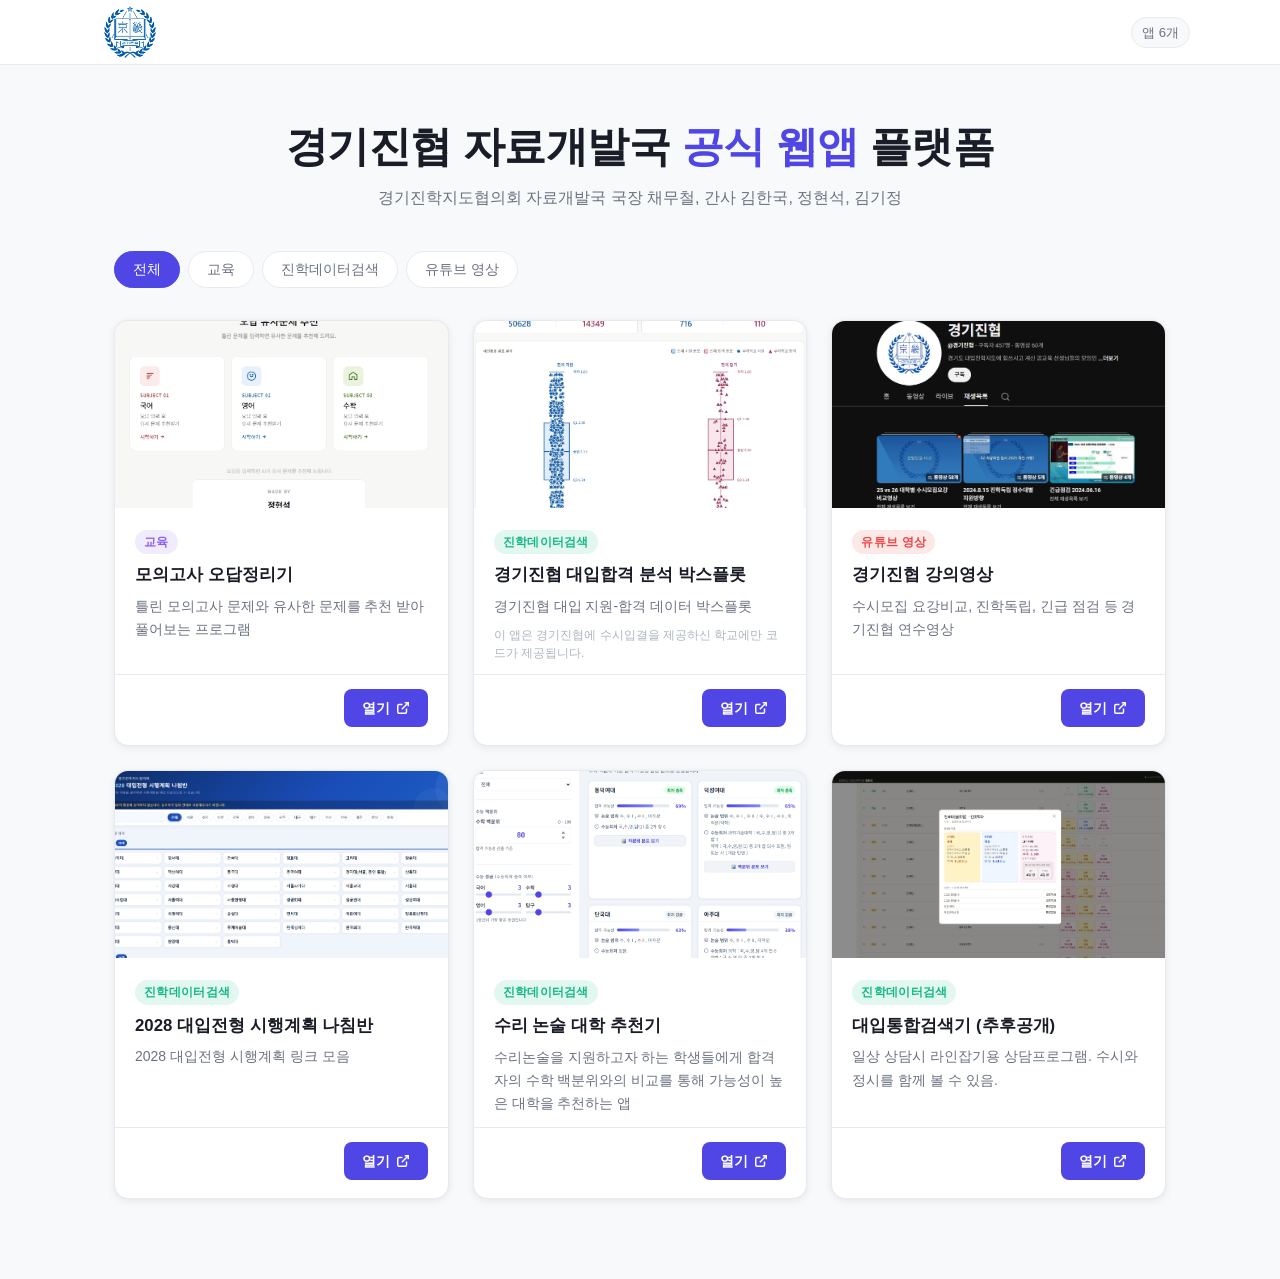
==== index.html @ 40af8687 "첫 배포" ====
<!DOCTYPE html>
<html lang="ko">
<head>
  <meta charset="UTF-8">
  <meta name="viewport" content="width=device-width, initial-scale=1.0">
  <title>경기진협 플랫폼</title>
  <link rel="stylesheet" href="style.css">
</head>
<body>

  <!-- 헤더 -->
  <header class="site-header">
    <div class="header-inner">
      <div class="logo">
        <img src="logo.png" alt="경기진협 로고" class="logo-img">
      </div>
      <span class="app-count" id="app-count"></span>
    </div>
  </header>

  <!-- 히어로 -->
  <section class="hero">
    <h1>경기진협 자료개발국 <em>공식 웹앱</em> 플랫폼</h1>
    <p>경기진학지도협의회 자료개발국 국장 채무철, 간사 김한국, 정현석, 김기정</p>
  </section>

  <!-- 카테고리 필터 -->
  <section class="filter-section">
    <nav id="filter-nav" aria-label="카테고리 필터"></nav>
  </section>

  <!-- 카드 그리드 -->
  <main class="grid-section">
    <div id="card-grid"></div>
    <div id="empty-state" hidden>
      <svg width="56" height="56" viewBox="0 0 24 24" fill="none" stroke="currentColor" stroke-width="1.5">
        <circle cx="12" cy="12" r="10"/><path d="M8 15s1.5-2 4-2 4 2 4 2"/><line x1="9" y1="9" x2="9.01" y2="9"/><line x1="15" y1="9" x2="15.01" y2="9"/>
      </svg>
      <p>해당 카테고리의 앱이 없습니다.</p>
    </div>
  </main>

  <script src="app.js"></script>
</body>
</html>
---- style.css ----
/* ============ 리셋 & 기본 ============ */
*, *::before, *::after { box-sizing: border-box; margin: 0; padding: 0; }

:root {
  --bg:        #f8f9fb;
  --surface:   #ffffff;
  --border:    #e8eaf0;
  --text:      #1a1d27;
  --muted:     #6b7280;
  --primary:   #4f46e5;
  --primary-h: #4338ca;
  --radius:    14px;
  --shadow:    0 2px 8px rgba(0,0,0,.07), 0 0 1px rgba(0,0,0,.06);
  --shadow-h:  0 8px 24px rgba(0,0,0,.12), 0 0 1px rgba(0,0,0,.06);
  --transition: .2s ease;
}

body {
  font-family: 'Pretendard', 'Noto Sans KR', 'Segoe UI', sans-serif;
  background: var(--bg);
  color: var(--text);
  line-height: 1.6;
  min-height: 100vh;
}

/* ============ 헤더 ============ */
.site-header {
  background: var(--surface);
  border-bottom: 1px solid var(--border);
  padding: 0 24px;
  position: sticky;
  top: 0;
  z-index: 100;
}

.header-inner {
  max-width: 1100px;
  margin: 0 auto;
  height: 64px;
  display: flex;
  align-items: center;
  justify-content: space-between;
}

.logo {
  display: flex;
  align-items: center;
}

.logo-img {
  height: 80px;
  width: auto;
  display: block;
  object-fit: contain;
}

.app-count {
  font-size: .82rem;
  color: var(--muted);
  background: var(--bg);
  border: 1px solid var(--border);
  padding: 4px 10px;
  border-radius: 99px;
}

/* ============ 히어로 ============ */
.hero {
  max-width: 1100px;
  margin: 56px auto 0;
  padding: 0 24px;
  text-align: center;
}

.hero h1 {
  font-size: clamp(1.8rem, 4vw, 2.6rem);
  font-weight: 800;
  letter-spacing: -.5px;
  line-height: 1.25;
}

.hero h1 em {
  font-style: normal;
  color: var(--primary);
}

.hero p {
  margin-top: 12px;
  color: var(--muted);
  font-size: 1rem;
  white-space: nowrap;
}

/* ============ 필터 ============ */
.filter-section {
  max-width: 1100px;
  margin: 40px auto 0;
  padding: 0 24px;
}

#filter-nav {
  display: flex;
  gap: 8px;
  flex-wrap: wrap;
}

.filter-btn {
  padding: 8px 18px;
  border-radius: 99px;
  border: 1.5px solid var(--border);
  background: var(--surface);
  color: var(--muted);
  font-size: .9rem;
  font-weight: 500;
  cursor: pointer;
  transition: all var(--transition);
}

.filter-btn:hover {
  border-color: var(--primary);
  color: var(--primary);
}

.filter-btn.active {
  background: var(--primary);
  border-color: var(--primary);
  color: #fff;
}

/* ============ 카드 그리드 ============ */
.grid-section {
  max-width: 1100px;
  margin: 32px auto 80px;
  padding: 0 24px;
}

#card-grid {
  display: grid;
  grid-template-columns: repeat(auto-fill, minmax(290px, 1fr));
  gap: 24px;
}

/* ============ 카드 ============ */
.card {
  background: var(--surface);
  border: 1px solid var(--border);
  border-radius: var(--radius);
  box-shadow: var(--shadow);
  display: flex;
  flex-direction: column;
  overflow: hidden;
  transition: box-shadow var(--transition), transform var(--transition);
  position: relative;
}

.card::before {
  content: "";
  position: absolute;
  top: 0; left: 0; right: 0;
  height: 3px;
  background: var(--accent, var(--primary));
  opacity: 0;
  transition: opacity var(--transition);
}

.card:hover {
  box-shadow: var(--shadow-h);
  transform: translateY(-4px);
}

.card:hover::before {
  opacity: 1;
}

/* 썸네일 */
.card-thumb {
  width: 100%;
  aspect-ratio: 16 / 9;
  overflow: hidden;
}

.card-thumb-img {
  width: 100%;
  height: 100%;
  object-fit: cover;
  display: block;
}

.card-thumb-placeholder {
  width: 100%;
  height: 100%;
  display: flex;
  align-items: center;
  justify-content: center;
}

.card-thumb-placeholder svg {
  width: 48px;
  height: 48px;
  opacity: .75;
}

/* 카드 본문 */
.card-body {
  padding: 20px 20px 12px;
  flex: 1;
}

.badge {
  display: inline-block;
  font-size: .72rem;
  font-weight: 600;
  letter-spacing: .3px;
  padding: 3px 9px;
  border-radius: 99px;
  background: color-mix(in srgb, var(--accent, var(--primary)) 12%, transparent);
  color: var(--accent, var(--primary));
  margin-bottom: 10px;
}

.card-title {
  font-size: 1.05rem;
  font-weight: 700;
  margin-bottom: 8px;
  line-height: 1.35;
}

.card-desc {
  font-size: .875rem;
  color: var(--muted);
  line-height: 1.65;
}

.card-note {
  margin-top: 8px;
  font-size: .75rem;
  color: #adb5bd;
  line-height: 1.5;
}

/* 카드 푸터 */
.card-footer {
  padding: 14px 20px 18px;
  border-top: 1px solid var(--border);
  display: flex;
  justify-content: flex-end;
}

.btn-link {
  display: inline-flex;
  align-items: center;
  gap: 6px;
  padding: 8px 18px;
  border-radius: 8px;
  background: var(--primary);
  color: #fff;
  font-size: .875rem;
  font-weight: 600;
  text-decoration: none;
  transition: background var(--transition), transform var(--transition);
}

.btn-link:hover {
  background: var(--primary-h);
  transform: translateX(2px);
}

/* ============ 빈 상태 ============ */
#empty-state {
  text-align: center;
  padding: 80px 0;
  color: var(--muted);
  grid-column: 1 / -1;
}

#empty-state svg {
  margin-bottom: 16px;
  opacity: .35;
}

#empty-state p {
  font-size: .95rem;
}

/* ============ 반응형 ============ */
@media (max-width: 600px) {
  .hero { margin-top: 36px; }
  #card-grid { grid-template-columns: 1fr; }
}
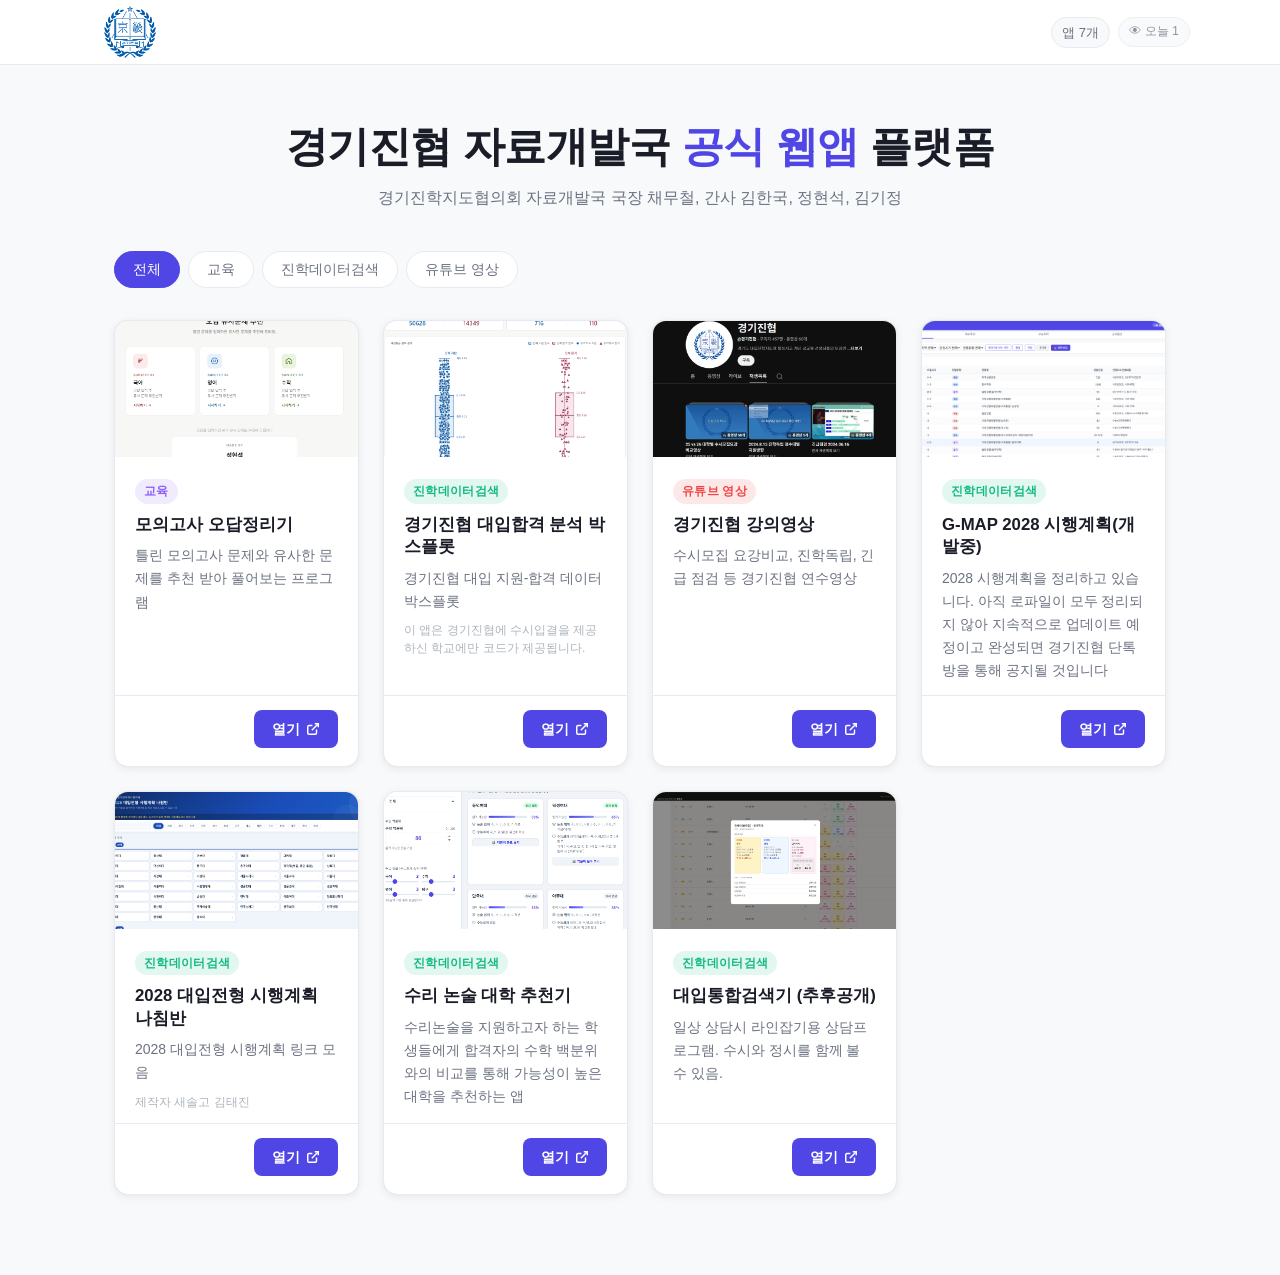
==== commit 2ecd1088: "조회수 카운터 추가 (오늘/총)" ====
--- a/index.html
+++ b/index.html
@@ -14,7 +14,10 @@
       <div class="logo">
         <img src="logo.png" alt="경기진협 로고" class="logo-img">
       </div>
-      <span class="app-count" id="app-count"></span>
+      <div class="header-right">
+        <span class="app-count" id="app-count"></span>
+        <span class="visitor-count" id="visitor-count">조회 중…</span>
+      </div>
     </div>
   </header>
 
--- a/style.css
+++ b/style.css
@@ -54,6 +54,12 @@
   object-fit: contain;
 }
 
+.header-right {
+  display: flex;
+  align-items: center;
+  gap: 8px;
+}
+
 .app-count {
   font-size: .82rem;
   color: var(--muted);
@@ -61,6 +67,16 @@
   border: 1px solid var(--border);
   padding: 4px 10px;
   border-radius: 99px;
+}
+
+.visitor-count {
+  font-size: .78rem;
+  color: var(--muted);
+  background: var(--bg);
+  border: 1px solid var(--border);
+  padding: 4px 10px;
+  border-radius: 99px;
+  opacity: 0.75;
 }
 
 /* ============ 히어로 ============ */
@@ -135,7 +151,7 @@
 
 #card-grid {
   display: grid;
-  grid-template-columns: repeat(auto-fill, minmax(290px, 1fr));
+  grid-template-columns: repeat(4, 1fr);
   gap: 24px;
 }
 
@@ -282,6 +298,9 @@
 }
 
 /* ============ 반응형 ============ */
+@media (max-width: 1100px) {
+  #card-grid { grid-template-columns: repeat(2, 1fr); }
+}
 @media (max-width: 600px) {
   .hero { margin-top: 36px; }
   #card-grid { grid-template-columns: 1fr; }
